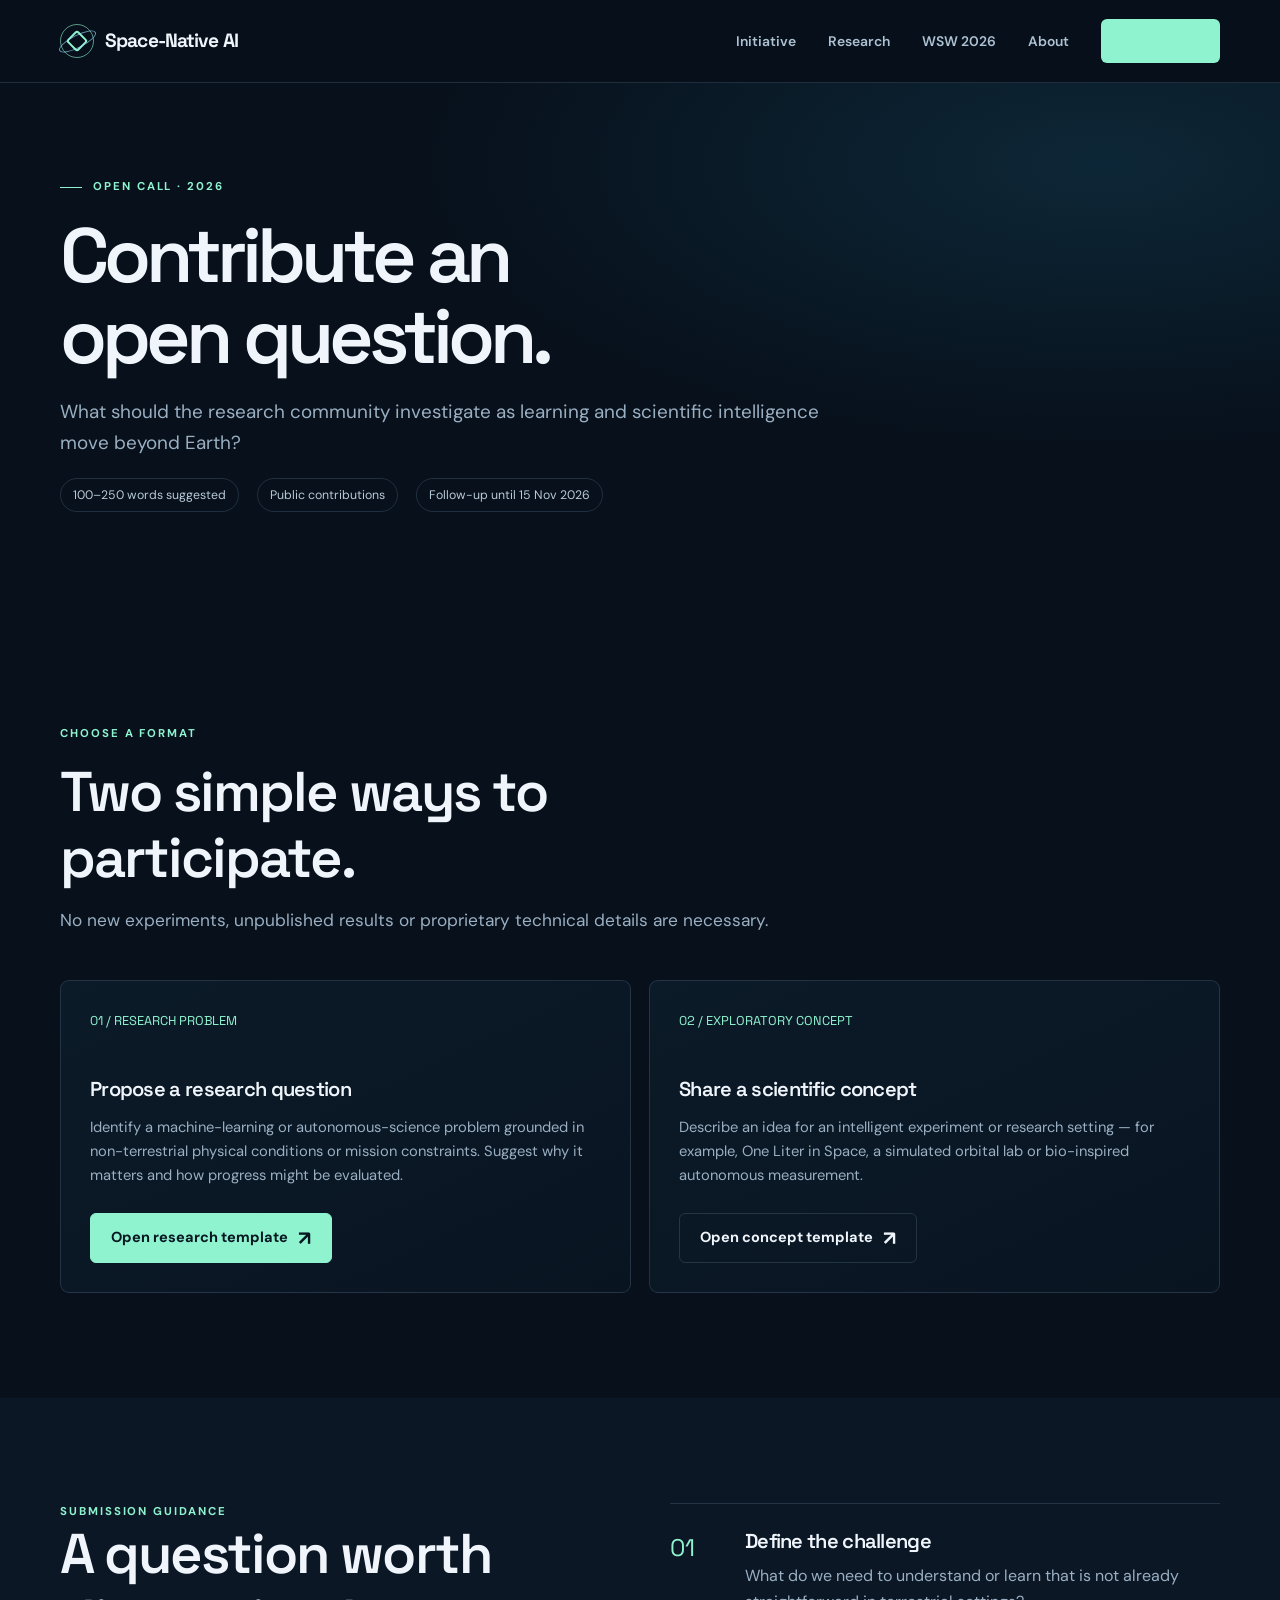
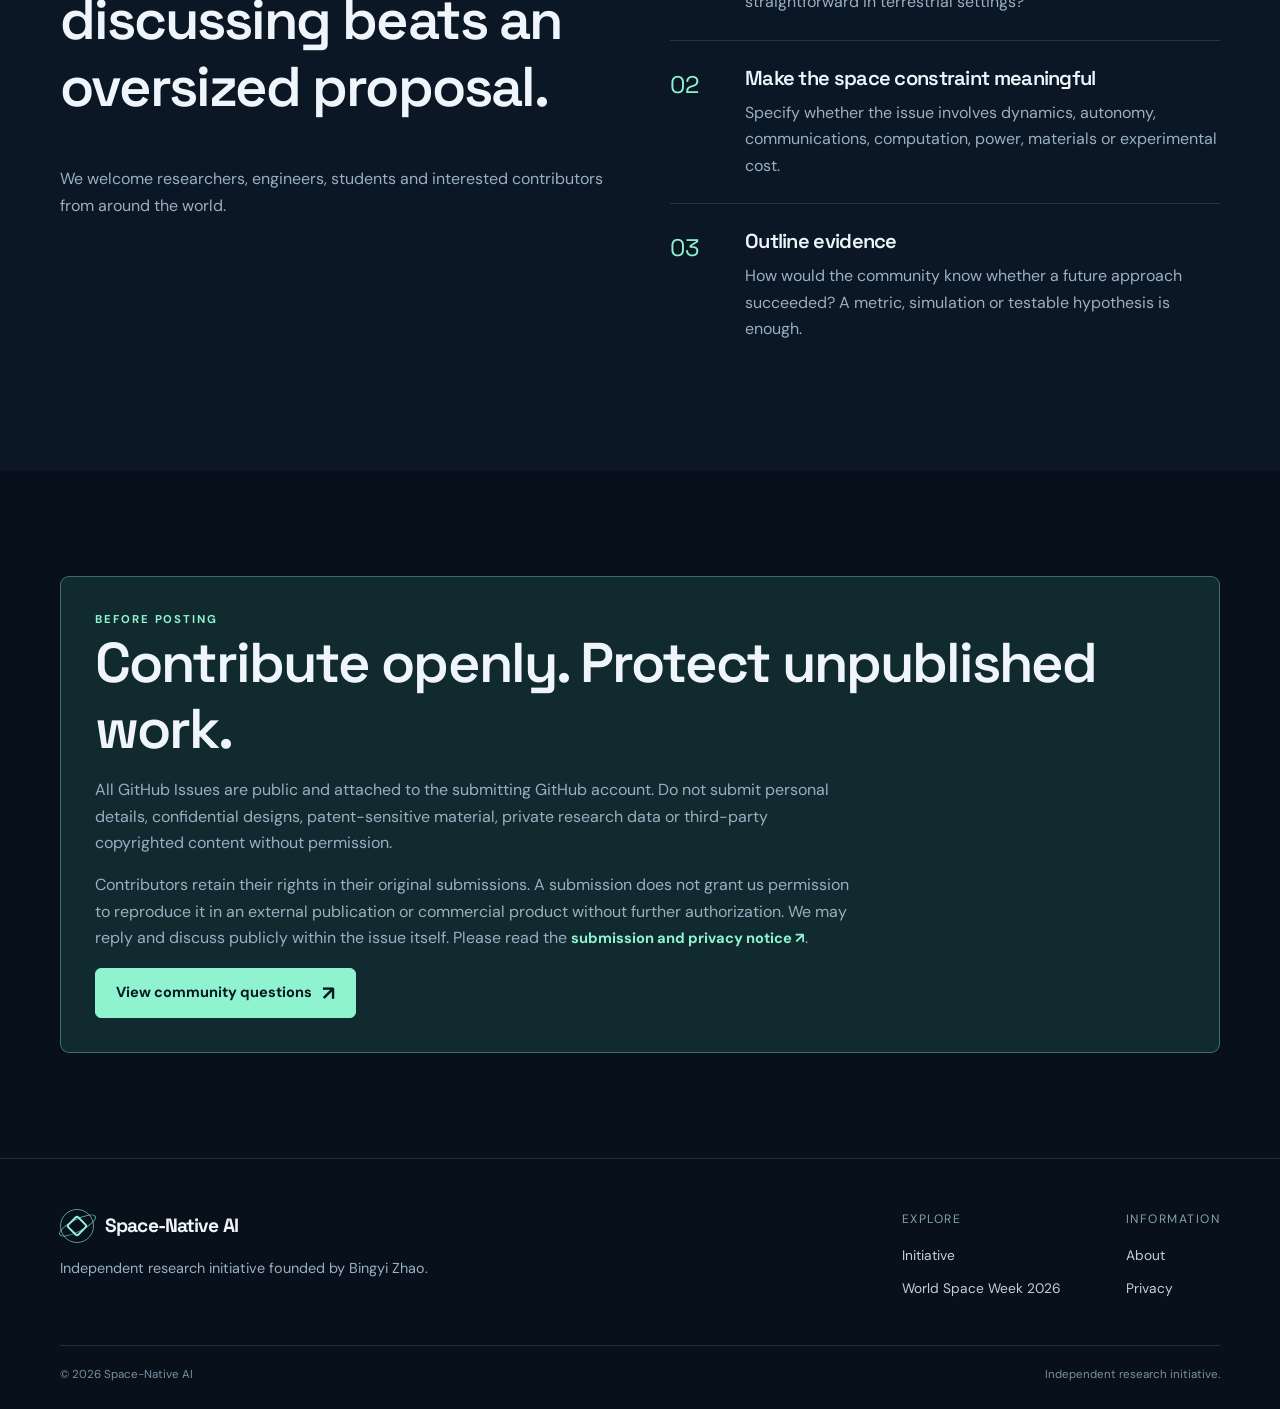
==== contribute.html @ cac22984 "Add files via upload" ====
<!doctype html>
<html lang="en"><head><meta charset="utf-8"><meta name="viewport" content="width=device-width,initial-scale=1"><meta name="theme-color" content="#07101b"><meta name="description" content="Contribute open research questions to Space-Native AI on learning, autonomy and scientific discovery in space."><title>Contribute — Space-Native AI</title><link rel="canonical" href="https://space-native-ai.github.io/contribute.html"><link rel="icon" href="favicon.svg" type="image/svg+xml"><link rel="stylesheet" href="styles.css"></head><body><a class="skip" href="#main">Skip to content</a><header class="site-header"><div class="container nav-wrap"><a class="brand" href="index.html"><span class="brand-symbol" aria-hidden="true"></span><span class="wordmark">Space-Native AI</span></a><button class="menu-toggle" aria-expanded="false" aria-controls="site-nav">Menu</button><nav id="site-nav" class="nav-links" aria-label="Primary"><a href="index.html">Initiative</a><a href="index.html#research">Research</a><a href="event-2026.html">WSW 2026</a><a href="about.html">About</a><a class="nav-cta" href="contribute.html" aria-current="page">Contribute ↗</a></nav></div></header>
<main id="main"><section class="page-hero"><div class="container"><div class="eyebrow"><span class="dash"></span>Open call · 2026</div><h1>Contribute an<br>open question.</h1><p class="lead">What should the research community investigate as learning and scientific intelligence move beyond Earth?</p><div class="meta"><span>100–250 words suggested</span><span>Public contributions</span><span>Follow-up until 15 Nov 2026</span></div></div></section>
<section class="section"><div class="container"><div class="section-intro"><div class="eyebrow">Choose a format</div><h2>Two simple ways to participate.</h2><p>No new experiments, unpublished results or proprietary technical details are necessary.</p></div><div class="grid-2"><div class="panel"><div class="number">01 / RESEARCH PROBLEM</div><h3>Propose a research question</h3><p>Identify a machine-learning or autonomous-science problem grounded in non-terrestrial physical conditions or mission constraints. Suggest why it matters and how progress might be evaluated.</p><div style="margin-top:25px"><a class="btn primary" href="https://github.com/space-native-ai/space-native-ai.github.io/issues/new?template=research-question.yml" target="_blank" rel="noopener noreferrer">Open research template <span class="arrow">↗</span></a></div></div><div class="panel"><div class="number">02 / EXPLORATORY CONCEPT</div><h3>Share a scientific concept</h3><p>Describe an idea for an intelligent experiment or research setting — for example, One Liter in Space, a simulated orbital lab or bio-inspired autonomous measurement.</p><div style="margin-top:25px"><a class="btn" href="https://github.com/space-native-ai/space-native-ai.github.io/issues/new?template=exploratory-concept.yml" target="_blank" rel="noopener noreferrer">Open concept template <span class="arrow">↗</span></a></div></div></div></div></section>
<section class="section alt"><div class="container two-col"><div><div class="eyebrow">Submission guidance</div><h2>A question worth discussing beats an oversized proposal.</h2><p>We welcome researchers, engineers, students and interested contributors from around the world.</p></div><div class="steps"><div class="step"><div><h3>Define the challenge</h3><p>What do we need to understand or learn that is not already straightforward in terrestrial settings?</p></div></div><div class="step"><div><h3>Make the space constraint meaningful</h3><p>Specify whether the issue involves dynamics, autonomy, communications, computation, power, materials or experimental cost.</p></div></div><div class="step"><div><h3>Outline evidence</h3><p>How would the community know whether a future approach succeeded? A metric, simulation or testable hypothesis is enough.</p></div></div></div></div></section>
<section class="section"><div class="container"><div class="callout"><div class="eyebrow">Before posting</div><h2>Contribute openly. Protect unpublished work.</h2><p>All GitHub Issues are public and attached to the submitting GitHub account. Do not submit personal details, confidential designs, patent-sensitive material, private research data or third-party copyrighted content without permission.</p><p>Contributors retain their rights in their original submissions. A submission does not grant us permission to reproduce it in an external publication or commercial product without further authorization. We may reply and discuss publicly within the issue itself. Please read the <a class="link-text" href="privacy.html">submission and privacy notice ↗</a>.</p><a class="btn primary" href="https://github.com/space-native-ai/space-native-ai.github.io/issues" target="_blank" rel="noopener noreferrer">View community questions <span class="arrow">↗</span></a></div></div></section></main>
<footer class="footer"><div class="container"><div class="footer-main"><div><a class="brand" href="index.html"><span class="brand-symbol" aria-hidden="true"></span><span class="wordmark">Space-Native AI</span></a><p class="footer-description">Independent research initiative founded by Bingyi Zhao.</p></div><div class="footer-links"><div><span>Explore</span><a href="index.html">Initiative</a><a href="event-2026.html">World Space Week 2026</a></div><div><span>Information</span><a href="about.html">About</a><a href="privacy.html">Privacy</a></div></div></div><div class="footer-bottom"><span>© <span data-year>2026</span> Space-Native AI</span><span>Independent research initiative.</span></div></div></footer><script src="script.js"></script></body></html>
---- styles.css ----
@import url('https://fonts.googleapis.com/css2?family=DM+Sans:wght@400;500;600;700&family=Space+Grotesk:wght@400;500;600;700&display=swap');
:root{--bg:#07101b;--navy:#0b1828;--panel:#101f2f;--panel2:#142537;--ink:#eff5fb;--muted:#9aafc2;--subtle:#668196;--line:rgba(168,207,232,.16);--accent:#8ff3cf;--sky:#9bdfff;--gold:#e0c78a;--max:1160px}*{box-sizing:border-box}html{scroll-behavior:smooth}body{margin:0;background:var(--bg);color:var(--ink);font:16px/1.65 'DM Sans',system-ui,-apple-system,Segoe UI,sans-serif;-webkit-font-smoothing:antialiased}a{color:inherit;text-decoration:none}button{font:inherit}h1,h2,h3,h4,p{margin-top:0}h1,h2,h3,.wordmark,.mono-head{font-family:'Space Grotesk',system-ui,sans-serif;letter-spacing:-.035em}p{color:var(--muted)}h1{font-size:clamp(3.25rem,7.2vw,6.8rem);line-height:1.06;font-weight:600;letter-spacing:-.065em}h2{font-size:clamp(2rem,4.4vw,3.5rem);line-height:1.18;font-weight:600}h3{font-size:1.26rem;line-height:1.35;font-weight:600}.container{width:min(calc(100% - 52px),var(--max));margin-inline:auto}.skip{position:absolute;top:-100px;left:12px;padding:10px 16px;background:var(--accent);color:#0b1721;z-index:100}.skip:focus{top:12px}.site-header{height:83px;position:relative;z-index:20;border-bottom:1px solid var(--line);background:#07101be8;backdrop-filter:blur(16px)}.nav-wrap{height:100%;display:flex;align-items:center;justify-content:space-between;gap:22px}.brand{display:flex;align-items:center;gap:11px}.brand-symbol{width:34px;height:34px;border:1px solid #8ff3cf99;border-radius:50%;position:relative;display:grid;place-items:center}.brand-symbol::before{content:'';width:12px;height:12px;border:2px solid var(--accent);transform:rotate(45deg);border-radius:3px}.brand-symbol::after{content:'';position:absolute;width:39px;height:11px;border:1px solid var(--sky);transform:rotate(-27deg);border-radius:50%;opacity:.65}.wordmark{font-size:1.2rem;letter-spacing:-.045em;font-weight:700}.nav-links{display:flex;gap:32px;align-items:center}.nav-links a{font-size:.87rem;color:#adc2d3;font-weight:600;transition:color .2s}.nav-links a:hover,.nav-links a[aria-current=page]{color:var(--accent)}.nav-links .nav-cta{color:#071722;background:var(--accent);padding:11px 17px;border-radius:6px}.nav-links .nav-cta:hover{color:#071722;background:#b1ffe2}.menu-toggle{display:none;border:1px solid var(--line);background:transparent;color:var(--ink);padding:8px 11px;border-radius:5px}.eyebrow{text-transform:uppercase;letter-spacing:.17em;color:var(--accent);font-size:.71rem;font-weight:700}.eyebrow .dash{display:inline-block;width:22px;height:1px;background:currentColor;vertical-align:middle;margin-right:11px}.hero{position:relative;min-height:720px;overflow:hidden;background:radial-gradient(ellipse at 81% 35%,#23475e75 0%,transparent 33%),radial-gradient(ellipse at 65% 100%,#10372a45,transparent 43%)}.hero:before,.starfield:before{content:'';position:absolute;inset:0;pointer-events:none;opacity:.5;background-image:radial-gradient(1px 1px at 10% 22%,#ffffff 90%,transparent),radial-gradient(1px 1px at 20% 60%,#ffffff 90%,transparent),radial-gradient(1px 1px at 37% 18%,#ffffff 90%,transparent),radial-gradient(1px 1px at 55% 38%,#fff 90%,transparent),radial-gradient(2px 2px at 76% 16%,#fff 90%,transparent),radial-gradient(1px 1px at 81% 60%,#fff 90%,transparent),radial-gradient(1px 1px at 94% 42%,#fff 90%,transparent),radial-gradient(1px 1px at 88% 85%,#fff 90%,transparent);background-size:640px 520px}.hero-content{position:relative;z-index:2;padding-top:133px;padding-bottom:142px}.hero h1{max-width:830px;margin:21px 0 25px}.hero h1 em{font-style:normal;color:var(--accent)}.hero-lead{font-size:clamp(1.13rem,2vw,1.4rem);max-width:660px;line-height:1.65;color:#c0d3df}.hero-actions{display:flex;gap:12px;flex-wrap:wrap;margin-top:39px}.btn{min-height:49px;display:inline-flex;gap:10px;align-items:center;justify-content:center;border:1px solid var(--line);padding:12px 20px;border-radius:6px;color:var(--ink);font-size:.91rem;font-weight:700;transition:transform .2s,background .2s,border-color .2s}.btn:hover{transform:translateY(-2px);border-color:var(--accent)}.btn.primary{background:var(--accent);color:#071722;border-color:var(--accent)}.btn.primary:hover{background:#b1ffe2}.btn .arrow{font-size:1.25rem;line-height:1}.hero-orbit{pointer-events:none;position:absolute;width:620px;height:620px;right:-140px;top:110px;opacity:.56}.planet{position:absolute;width:315px;height:315px;border-radius:50%;left:150px;top:149px;background:radial-gradient(circle at 28% 23%,#87c7d1 0%,#34637e 20%,#1b344d 55%,#081422 77%);box-shadow:inset -25px -22px 48px #020c1a,0 0 70px #568ba330}.planet:before{content:'';position:absolute;inset:0;border-radius:50%;background:repeating-linear-gradient(156deg,transparent 0 17px,#9bdfff09 18px 19px,transparent 20px 38px);mask-image:radial-gradient(circle,#000 60%,transparent 74%)}.orbit-ring{position:absolute;width:590px;height:240px;border:1px solid #a8ecf987;border-radius:50%;transform:rotate(-35deg);left:16px;top:182px}.orbit-ring.secondary{width:570px;height:560px;top:24px;left:27px;opacity:.32;transform:rotate(30deg)}.orbital-dot{position:absolute;width:10px;height:10px;background:var(--accent);box-shadow:0 0 22px var(--accent);border-radius:50%;left:118px;top:418px}.hero-foot{position:absolute;bottom:37px;left:0;right:0;z-index:3}.foot-strip{display:flex;justify-content:space-between;gap:20px;border-top:1px solid var(--line);padding-top:16px;color:#89a6b8;text-transform:uppercase;font-size:.69rem;letter-spacing:.14em}.section{padding:105px 0}.section-tight{padding:80px 0}.section.alt{background:#0b1725}.section-intro{max-width:735px;margin-bottom:45px}.section-intro h2{margin:15px 0 15px}.section-intro p{font-size:1.08rem}.grid-3{display:grid;grid-template-columns:repeat(3,minmax(0,1fr));gap:18px}.grid-2{display:grid;grid-template-columns:repeat(2,minmax(0,1fr));gap:18px}.panel{padding:29px;border:1px solid var(--line);background:linear-gradient(155deg,#14283a70,#0d192870);border-radius:9px;position:relative}.panel .number{font-family:'Space Grotesk';font-size:.8rem;color:var(--accent);margin-bottom:45px}.panel h3{margin-bottom:12px}.panel p{font-size:.92rem;margin-bottom:0}.panel .tags{margin-top:25px}.tags{display:flex;flex-wrap:wrap;gap:8px}.tag{font-size:.66rem;text-transform:uppercase;letter-spacing:.09em;border:1px solid #a3c2d133;padding:5px 9px;border-radius:3px;color:#9cb7c7}.statement{padding:42px 0 45px;border-top:1px solid var(--line);border-bottom:1px solid var(--line);display:grid;grid-template-columns:1fr 2fr;gap:40px;align-items:start}.statement blockquote{font-family:'Space Grotesk';font-size:clamp(1.7rem,3vw,2.7rem);line-height:1.35;margin:0;letter-spacing:-.035em}.statement blockquote strong{color:var(--accent)}.event-panel{border:1px solid #8ff3cf59;border-radius:9px;display:grid;grid-template-columns:1.1fr .9fr;overflow:hidden;background:linear-gradient(110deg,#143039a0,#0d1728)}.event-panel-content{padding:44px}.event-panel h3{font-size:2rem;margin:14px 0}.event-panel-visual{position:relative;min-height:340px;background:radial-gradient(circle at 50% 42%,#204d5988,transparent 50%)}.cube{position:absolute;left:calc(50% - 70px);top:100px;width:135px;height:135px;border:2px solid #a6ebff;transform:rotate(-12deg) skew(-3deg,3deg);box-shadow:inset 0 0 65px #9ffff122,0 0 45px #9ee9f122}.cube:before{content:'';width:135px;height:135px;position:absolute;border:1px solid #e1fff2;transform:translate(23px,-23px);opacity:.55}.cube:after{content:'';position:absolute;width:23px;height:23px;top:42px;left:47px;background:var(--accent);border-radius:50%;box-shadow:0 0 30px var(--accent)}.cube-caption{position:absolute;bottom:40px;left:0;width:100%;font-family:'Space Grotesk';text-align:center;letter-spacing:.12em;color:#b2cad5;font-size:.78rem}.tracks{display:grid;grid-template-columns:repeat(4,1fr);gap:15px}.track{border-top:1px solid #89eccc60;padding-top:17px}.track h3{font-size:1.04rem}.track p{font-size:.85rem}.track .track-no{color:var(--accent);font-size:.75rem}.quote-band{padding:88px 0;background:radial-gradient(ellipse at 75% 30%,#183c44,#0c1b2b 57%,#0b1828);border-top:1px solid var(--line);border-bottom:1px solid var(--line)}.quote-band h2{max-width:900px}.meta{display:flex;gap:18px;flex-wrap:wrap;margin:20px 0 30px}.meta span{padding:6px 12px;border:1px solid var(--line);border-radius:30px;font-size:.77rem;color:#b8cbd8}.page-hero{padding:95px 0 78px;position:relative;overflow:hidden;background:radial-gradient(ellipse at 86% 15%,#16445b70,transparent 44%)}.page-hero h1{font-size:clamp(3rem,6vw,5.3rem);max-width:900px;margin:18px 0}.page-hero .lead{font-size:1.18rem;max-width:760px}.rich-copy{max-width:800px}.rich-copy h2{font-size:1.8rem;margin-top:40px}.rich-copy p{font-size:1.04rem}.steps{counter-reset:step}.step{border-top:1px solid var(--line);padding:24px 0;display:grid;grid-template-columns:65px 1fr;gap:10px}.step::before{counter-increment:step;content:'0'counter(step);font-family:'Space Grotesk';color:var(--accent);font-size:1.5rem}.step h3{margin-bottom:8px}.step p{margin:0}.notice{border-left:3px solid var(--accent);padding:17px 22px;background:#12322d59;color:#c1dad2;font-size:.92rem}.notice p{margin:0;color:inherit}.footer{padding:50px 0 25px;border-top:1px solid var(--line)}.footer-main{display:flex;justify-content:space-between;gap:40px;padding-bottom:45px}.footer-main .footer-description{max-width:390px;margin-top:14px;font-size:.9rem}.footer-links{display:flex;gap:65px}.footer-links>div{display:flex;flex-direction:column;gap:11px}.footer-links span{font-size:.76rem;color:#85a0b0;text-transform:uppercase;letter-spacing:.12em;margin-bottom:4px}.footer-links a{font-size:.86rem;color:#c0d1db}.footer-links a:hover{color:var(--accent)}.footer-bottom{border-top:1px solid var(--line);display:flex;justify-content:space-between;gap:25px;padding-top:19px;font-size:.72rem;color:#7891a3}.footer-bottom a{text-decoration:underline}.fineprint{font-size:.83rem;color:#88a2b3}.list-clean{padding-left:20px;color:var(--muted)}.list-clean li{margin:9px 0}.two-col{display:grid;grid-template-columns:1fr 1fr;gap:60px}.link-text{color:var(--accent);font-size:.92rem;font-weight:700}.link-text:hover{text-decoration:underline}.small-label{font-size:.75rem;text-transform:uppercase;letter-spacing:.12em;color:#8ea9b7}.research-agenda{padding:30px;border:1px solid var(--line);border-radius:9px;margin:18px 0}.research-agenda h3{margin-bottom:12px}.research-agenda .q{font-family:'Space Grotesk';color:var(--ink);font-size:1.07rem}.research-agenda p{margin-bottom:0}.callout{background:#102a30;border:1px solid #8ff3cf59;border-radius:9px;padding:34px}.callout p{max-width:760px}.callout h2{margin-bottom:15px}.tiny{font-size:.74rem}.kicker{color:var(--gold);text-transform:uppercase;font-size:.71rem;letter-spacing:.16em;font-weight:700}.full{width:100%}@media(max-width:900px){.hero-orbit{right:-350px;opacity:.38}.hero-content{padding-top:110px}.grid-3,.tracks{grid-template-columns:repeat(2,1fr)}.statement{grid-template-columns:1fr}.event-panel{grid-template-columns:1fr}.event-panel-visual{min-height:250px}.cube{top:45px}.footer-links{gap:30px}}@media(max-width:680px){.container{width:min(calc(100% - 34px),var(--max))}.site-header{height:72px}.menu-toggle{display:block}.nav-links{display:none;position:absolute;left:0;right:0;top:72px;background:#0a1929;padding:20px 18px 25px;border-bottom:1px solid var(--line);flex-direction:column;gap:19px;align-items:stretch}.nav-links.open{display:flex}.nav-links .nav-cta{text-align:center}.hero{min-height:650px}.hero-content{padding-top:90px;padding-bottom:130px}.hero-orbit{right:-440px;top:160px;opacity:.26}.foot-strip{font-size:.59rem;flex-direction:column;gap:6px}.section{padding:68px 0}.section-tight{padding:60px 0}.grid-2,.grid-3,.tracks,.two-col{grid-template-columns:1fr}.page-hero{padding:68px 0}.event-panel-content{padding:27px}.footer-main{flex-direction:column}.footer-links{justify-content:space-between}.footer-bottom{flex-direction:column;gap:6px}.panel{padding:24px}.panel .number{margin-bottom:26px}}@media(prefers-reduced-motion:reduce){html{scroll-behavior:auto}*,*:before,*:after{transition:none!important;animation:none!important}}
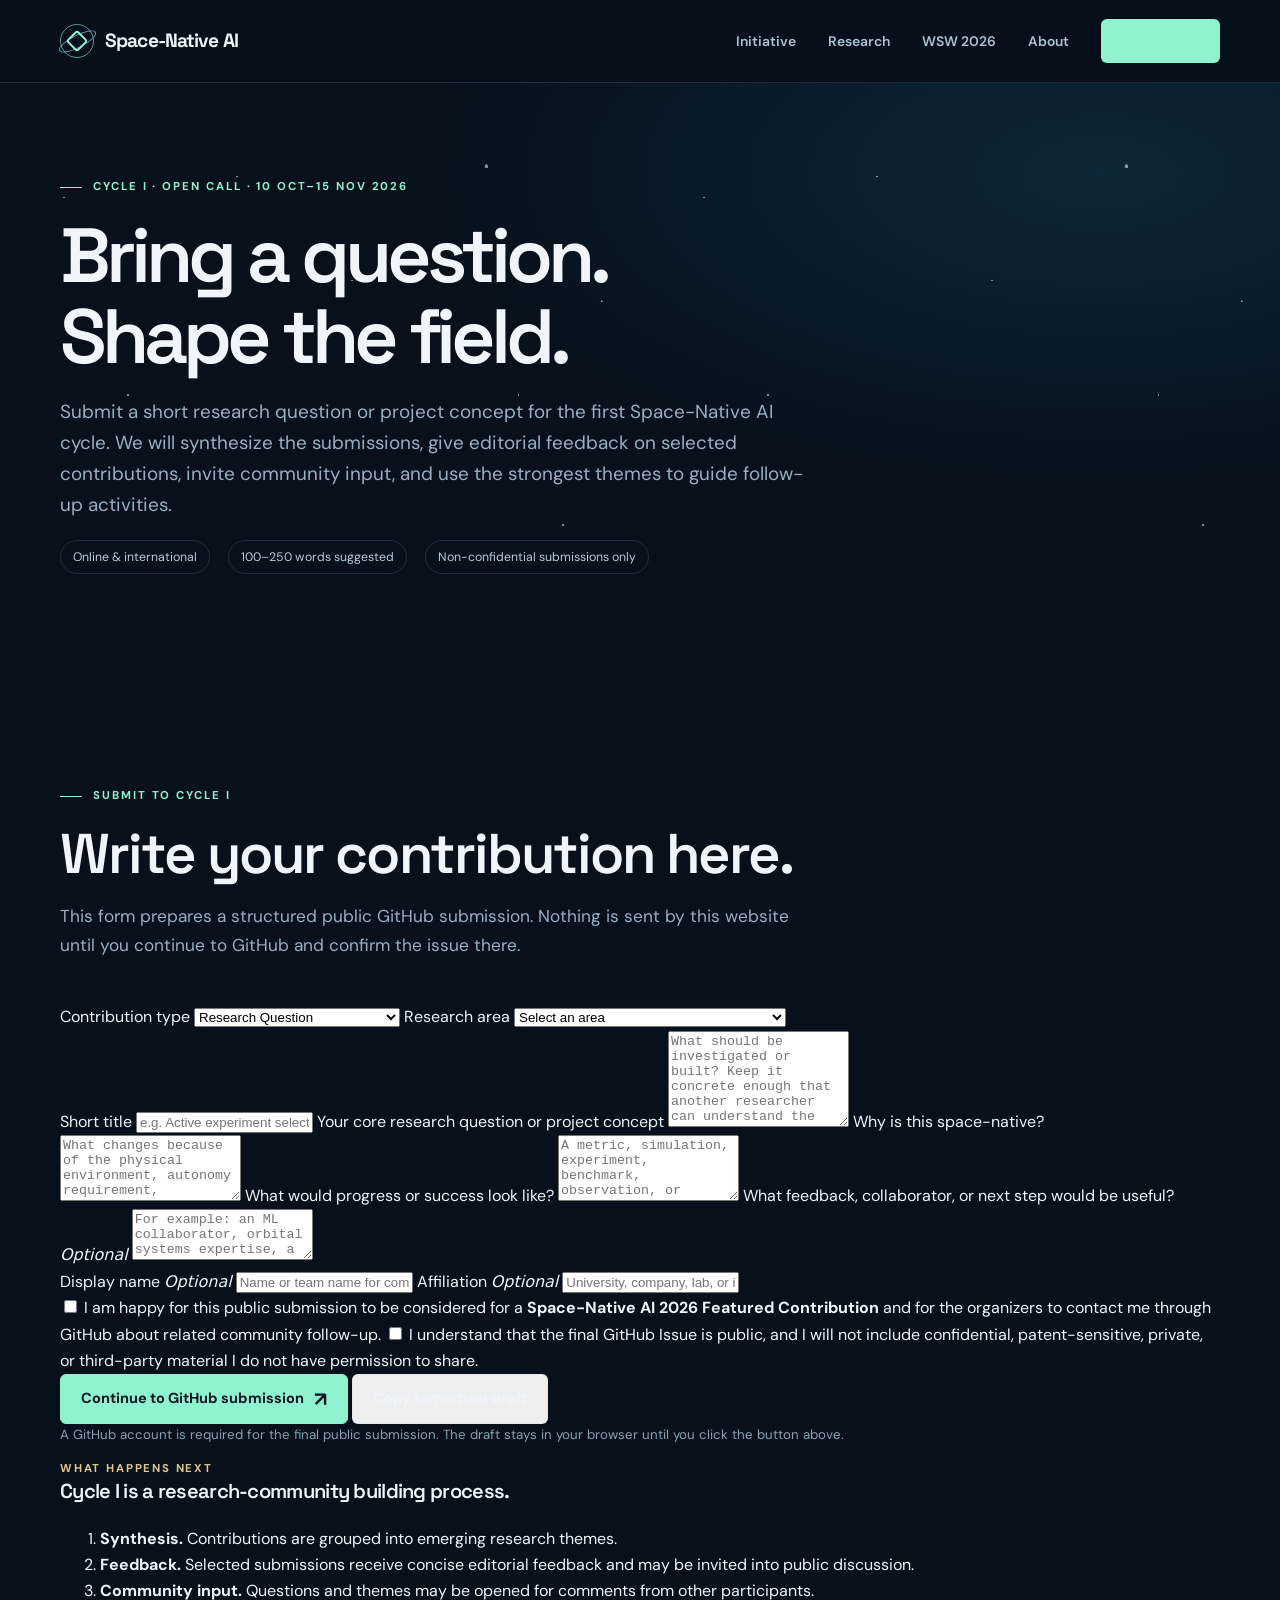
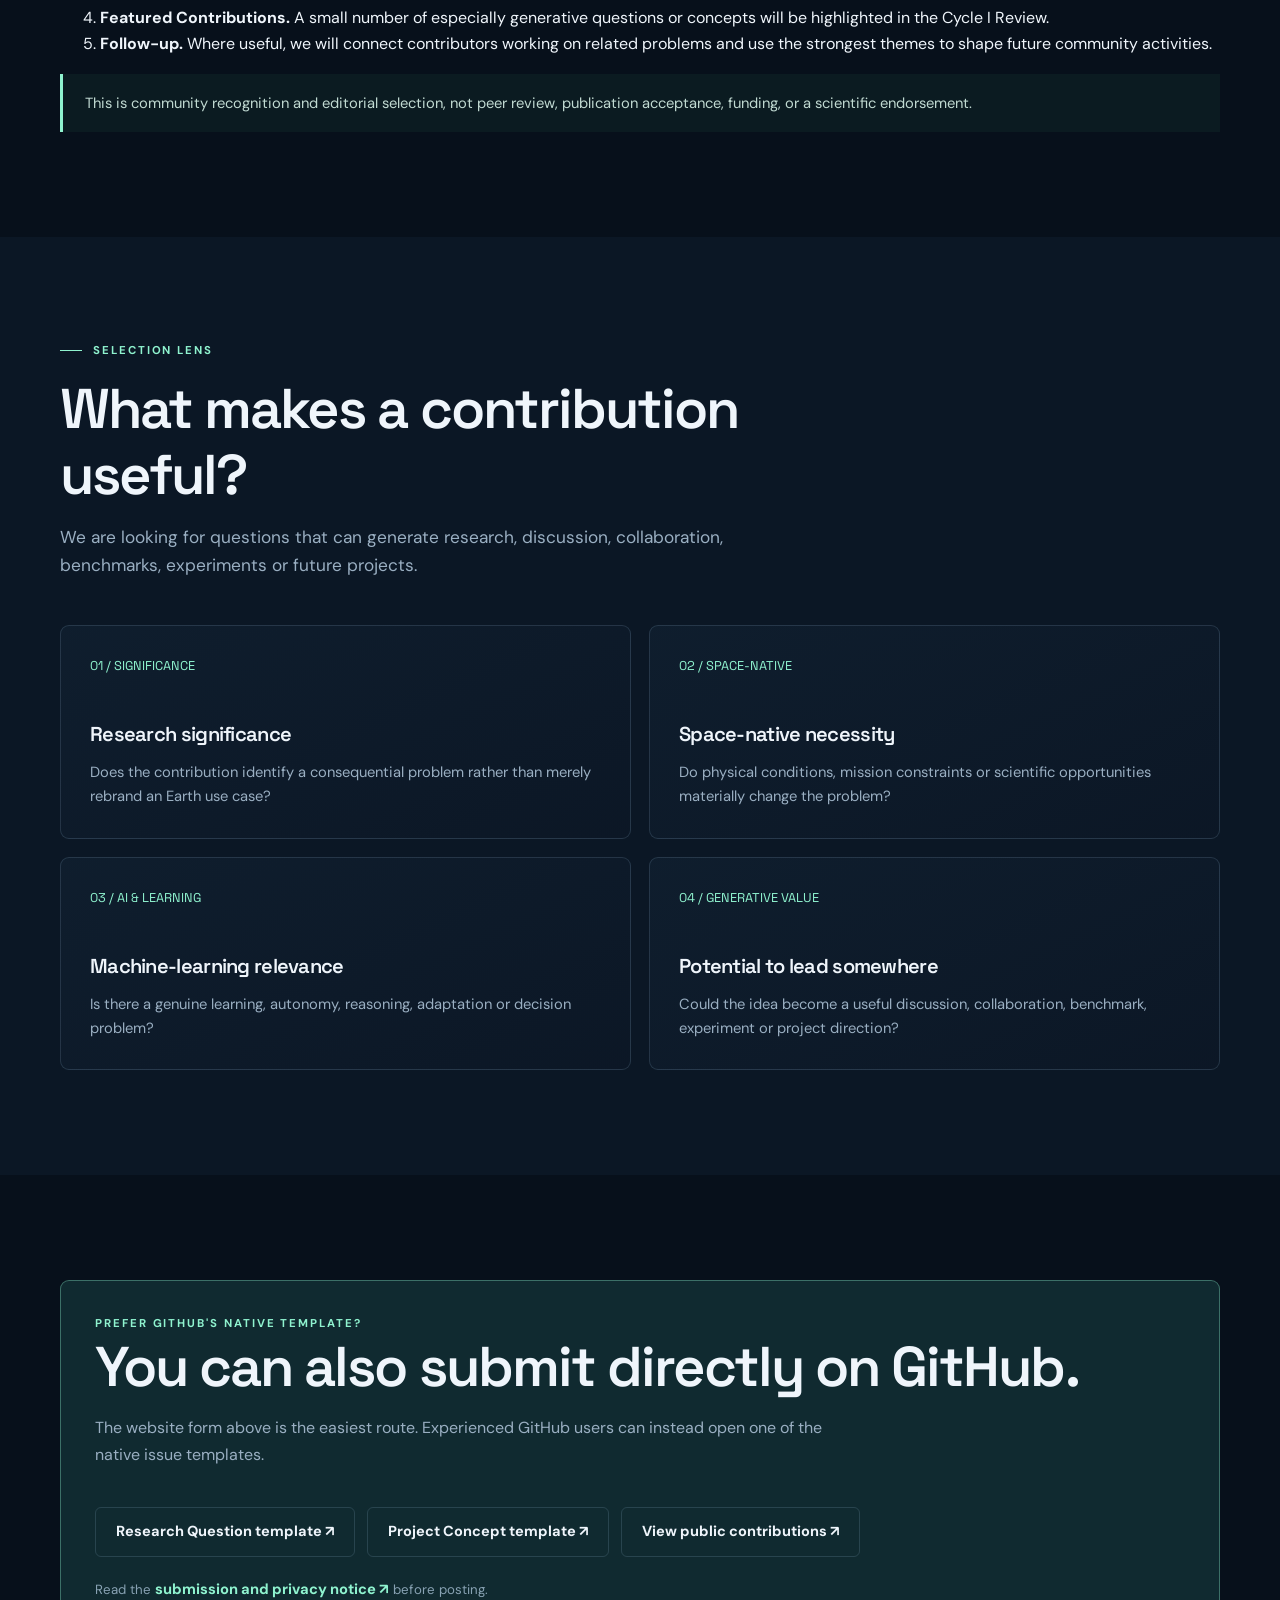
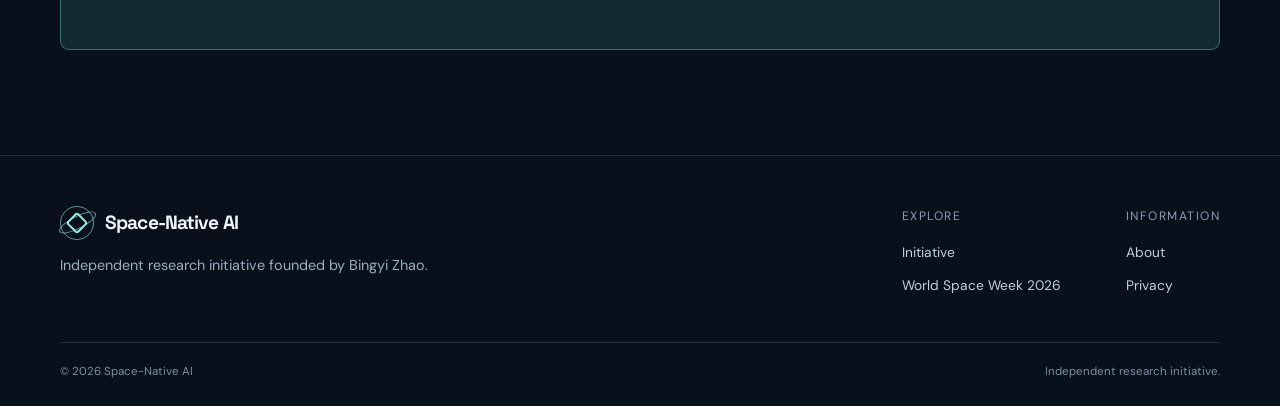
==== commit 63221f6b: "Add interactive Cycle I contribution form" ====
--- a/contribute.html
+++ b/contribute.html
@@ -1,7 +1,137 @@
 <!doctype html>
 <html lang="en"><head><meta charset="utf-8"><meta name="viewport" content="width=device-width,initial-scale=1"><meta name="theme-color" content="#07101b"><meta name="description" content="Contribute open research questions to Space-Native AI on learning, autonomy and scientific discovery in space."><title>Contribute — Space-Native AI</title><link rel="canonical" href="https://space-native-ai.github.io/contribute.html"><link rel="icon" href="favicon.svg" type="image/svg+xml"><link rel="stylesheet" href="styles.css"></head><body><a class="skip" href="#main">Skip to content</a><header class="site-header"><div class="container nav-wrap"><a class="brand" href="index.html"><span class="brand-symbol" aria-hidden="true"></span><span class="wordmark">Space-Native AI</span></a><button class="menu-toggle" aria-expanded="false" aria-controls="site-nav">Menu</button><nav id="site-nav" class="nav-links" aria-label="Primary"><a href="index.html">Initiative</a><a href="index.html#research">Research</a><a href="event-2026.html">WSW 2026</a><a href="about.html">About</a><a class="nav-cta" href="contribute.html" aria-current="page">Contribute ↗</a></nav></div></header>
-<main id="main"><section class="page-hero"><div class="container"><div class="eyebrow"><span class="dash"></span>Open call · 2026</div><h1>Contribute an<br>open question.</h1><p class="lead">What should the research community investigate as learning and scientific intelligence move beyond Earth?</p><div class="meta"><span>100–250 words suggested</span><span>Public contributions</span><span>Follow-up until 15 Nov 2026</span></div></div></section>
-<section class="section"><div class="container"><div class="section-intro"><div class="eyebrow">Choose a format</div><h2>Two simple ways to participate.</h2><p>No new experiments, unpublished results or proprietary technical details are necessary.</p></div><div class="grid-2"><div class="panel"><div class="number">01 / RESEARCH PROBLEM</div><h3>Propose a research question</h3><p>Identify a machine-learning or autonomous-science problem grounded in non-terrestrial physical conditions or mission constraints. Suggest why it matters and how progress might be evaluated.</p><div style="margin-top:25px"><a class="btn primary" href="https://github.com/space-native-ai/space-native-ai.github.io/issues/new?template=research-question.yml" target="_blank" rel="noopener noreferrer">Open research template <span class="arrow">↗</span></a></div></div><div class="panel"><div class="number">02 / EXPLORATORY CONCEPT</div><h3>Share a scientific concept</h3><p>Describe an idea for an intelligent experiment or research setting — for example, One Liter in Space, a simulated orbital lab or bio-inspired autonomous measurement.</p><div style="margin-top:25px"><a class="btn" href="https://github.com/space-native-ai/space-native-ai.github.io/issues/new?template=exploratory-concept.yml" target="_blank" rel="noopener noreferrer">Open concept template <span class="arrow">↗</span></a></div></div></div></div></section>
-<section class="section alt"><div class="container two-col"><div><div class="eyebrow">Submission guidance</div><h2>A question worth discussing beats an oversized proposal.</h2><p>We welcome researchers, engineers, students and interested contributors from around the world.</p></div><div class="steps"><div class="step"><div><h3>Define the challenge</h3><p>What do we need to understand or learn that is not already straightforward in terrestrial settings?</p></div></div><div class="step"><div><h3>Make the space constraint meaningful</h3><p>Specify whether the issue involves dynamics, autonomy, communications, computation, power, materials or experimental cost.</p></div></div><div class="step"><div><h3>Outline evidence</h3><p>How would the community know whether a future approach succeeded? A metric, simulation or testable hypothesis is enough.</p></div></div></div></div></section>
-<section class="section"><div class="container"><div class="callout"><div class="eyebrow">Before posting</div><h2>Contribute openly. Protect unpublished work.</h2><p>All GitHub Issues are public and attached to the submitting GitHub account. Do not submit personal details, confidential designs, patent-sensitive material, private research data or third-party copyrighted content without permission.</p><p>Contributors retain their rights in their original submissions. A submission does not grant us permission to reproduce it in an external publication or commercial product without further authorization. We may reply and discuss publicly within the issue itself. Please read the <a class="link-text" href="privacy.html">submission and privacy notice ↗</a>.</p><a class="btn primary" href="https://github.com/space-native-ai/space-native-ai.github.io/issues" target="_blank" rel="noopener noreferrer">View community questions <span class="arrow">↗</span></a></div></div></section></main>
+<main id="main">
+<section class="page-hero starfield"><div class="container">
+  <div class="eyebrow"><span class="dash"></span>Cycle I · Open call · 10 Oct–15 Nov 2026</div>
+  <h1>Bring a question.<br>Shape the field.</h1>
+  <p class="lead">Submit a short research question or project concept for the first Space-Native AI cycle. We will synthesize the submissions, give editorial feedback on selected contributions, invite community input, and use the strongest themes to guide follow-up activities.</p>
+  <div class="meta"><span>Online & international</span><span>100–250 words suggested</span><span>Non-confidential submissions only</span></div>
+</div></section>
+
+<section class="section" id="submit"><div class="container">
+  <div class="section-intro">
+    <div class="eyebrow"><span class="dash"></span>Submit to Cycle I</div>
+    <h2>Write your contribution here.</h2>
+    <p>This form prepares a structured public GitHub submission. Nothing is sent by this website until you continue to GitHub and confirm the issue there.</p>
+  </div>
+
+  <div class="submission-shell">
+    <form id="contribution-form" class="submission-form">
+      <div class="field-grid">
+        <label class="form-field">
+          <span>Contribution type</span>
+          <select id="contribution-type" name="type" required>
+            <option value="Research Question">Research Question</option>
+            <option value="Project Concept">Project / Experimental Concept</option>
+            <option value="One Liter in Space">One Liter in Space concept</option>
+          </select>
+        </label>
+
+        <label class="form-field">
+          <span>Research area</span>
+          <select id="research-area" name="area" required>
+            <option value="">Select an area</option>
+            <option>Learning under altered physical conditions</option>
+            <option>Autonomous scientific discovery</option>
+            <option>Intelligence under extreme constraints</option>
+            <option>Robotics / Physical AI</option>
+            <option>Bio in Space</option>
+            <option>Living / Farming in Space</option>
+            <option>One Liter in Space</option>
+            <option>Cross-disciplinary / Other</option>
+          </select>
+        </label>
+      </div>
+
+      <label class="form-field">
+        <span>Short title</span>
+        <input id="submission-title" name="title" type="text" maxlength="120" placeholder="e.g. Active experiment selection under intermittent communication" required>
+      </label>
+
+      <label class="form-field">
+        <span>Your core research question or project concept</span>
+        <textarea id="core-idea" name="core" rows="6" maxlength="2500" placeholder="What should be investigated or built? Keep it concrete enough that another researcher can understand the problem." required></textarea>
+      </label>
+
+      <label class="form-field">
+        <span>Why is this space-native?</span>
+        <textarea id="space-relevance" name="space" rows="4" maxlength="1800" placeholder="What changes because of the physical environment, autonomy requirement, communication limits, experimental scarcity, or other space-specific conditions?" required></textarea>
+      </label>
+
+      <label class="form-field">
+        <span>What would progress or success look like?</span>
+        <textarea id="evaluation" name="evaluation" rows="4" maxlength="1800" placeholder="A metric, simulation, experiment, benchmark, observation, or falsifiable outcome is enough." required></textarea>
+      </label>
+
+      <label class="form-field">
+        <span>What feedback, collaborator, or next step would be useful? <em>Optional</em></span>
+        <textarea id="followup" name="followup" rows="3" maxlength="1200" placeholder="For example: an ML collaborator, orbital systems expertise, a biology partner, simulation support, or simply critical feedback."></textarea>
+      </label>
+
+      <div class="field-grid">
+        <label class="form-field">
+          <span>Display name <em>Optional</em></span>
+          <input id="display-name" name="displayName" type="text" maxlength="100" placeholder="Name or team name for community credit">
+        </label>
+        <label class="form-field">
+          <span>Affiliation <em>Optional</em></span>
+          <input id="affiliation" name="affiliation" type="text" maxlength="120" placeholder="University, company, lab, or independent">
+        </label>
+      </div>
+
+      <label class="check-row">
+        <input id="featured-consent" type="checkbox">
+        <span>I am happy for this public submission to be considered for a <strong>Space-Native AI 2026 Featured Contribution</strong> and for the organizers to contact me through GitHub about related community follow-up.</span>
+      </label>
+
+      <label class="check-row">
+        <input id="public-confirm" type="checkbox" required>
+        <span>I understand that the final GitHub Issue is public, and I will not include confidential, patent-sensitive, private, or third-party material I do not have permission to share.</span>
+      </label>
+
+      <div class="form-actions">
+        <button class="btn primary" type="submit">Continue to GitHub submission <span class="arrow">↗</span></button>
+        <button class="btn" type="button" id="copy-submission">Copy formatted draft</button>
+      </div>
+      <div id="form-status" class="form-status" role="status" aria-live="polite"></div>
+      <p class="fineprint">A GitHub account is required for the final public submission. The draft stays in your browser until you click the button above.</p>
+    </form>
+
+    <aside class="submission-aside">
+      <div class="kicker">What happens next</div>
+      <h3>Cycle I is a research-community building process.</h3>
+      <ol class="cycle-list">
+        <li><strong>Synthesis.</strong> Contributions are grouped into emerging research themes.</li>
+        <li><strong>Feedback.</strong> Selected submissions receive concise editorial feedback and may be invited into public discussion.</li>
+        <li><strong>Community input.</strong> Questions and themes may be opened for comments from other participants.</li>
+        <li><strong>Featured Contributions.</strong> A small number of especially generative questions or concepts will be highlighted in the Cycle I Review.</li>
+        <li><strong>Follow-up.</strong> Where useful, we will connect contributors working on related problems and use the strongest themes to shape future community activities.</li>
+      </ol>
+      <div class="notice"><p>This is community recognition and editorial selection, not peer review, publication acceptance, funding, or a scientific endorsement.</p></div>
+    </aside>
+  </div>
+</div></section>
+
+<section class="section alt"><div class="container">
+  <div class="section-intro"><div class="eyebrow"><span class="dash"></span>Selection lens</div><h2>What makes a contribution useful?</h2><p>We are looking for questions that can generate research, discussion, collaboration, benchmarks, experiments or future projects.</p></div>
+  <div class="grid-2">
+    <div class="panel"><div class="number">01 / SIGNIFICANCE</div><h3>Research significance</h3><p>Does the contribution identify a consequential problem rather than merely rebrand an Earth use case?</p></div>
+    <div class="panel"><div class="number">02 / SPACE-NATIVE</div><h3>Space-native necessity</h3><p>Do physical conditions, mission constraints or scientific opportunities materially change the problem?</p></div>
+    <div class="panel"><div class="number">03 / AI & LEARNING</div><h3>Machine-learning relevance</h3><p>Is there a genuine learning, autonomy, reasoning, adaptation or decision problem?</p></div>
+    <div class="panel"><div class="number">04 / GENERATIVE VALUE</div><h3>Potential to lead somewhere</h3><p>Could the idea become a useful discussion, collaboration, benchmark, experiment or project direction?</p></div>
+  </div>
+</div></section>
+
+<section class="section"><div class="container"><div class="callout">
+  <div class="eyebrow">Prefer GitHub's native template?</div>
+  <h2>You can also submit directly on GitHub.</h2>
+  <p>The website form above is the easiest route. Experienced GitHub users can instead open one of the native issue templates.</p>
+  <div class="hero-actions">
+    <a class="btn" href="https://github.com/Space-Native-AI/space-native-ai.github.io/issues/new?template=research-question.yml" target="_blank" rel="noopener noreferrer">Research Question template ↗</a>
+    <a class="btn" href="https://github.com/Space-Native-AI/space-native-ai.github.io/issues/new?template=exploratory-concept.yml" target="_blank" rel="noopener noreferrer">Project Concept template ↗</a>
+    <a class="btn" href="https://github.com/Space-Native-AI/space-native-ai.github.io/issues" target="_blank" rel="noopener noreferrer">View public contributions ↗</a>
+  </div>
+  <p class="fineprint" style="margin-top:20px">Read the <a class="link-text" href="privacy.html">submission and privacy notice ↗</a> before posting.</p>
+</div></div></section>
+</main>
 <footer class="footer"><div class="container"><div class="footer-main"><div><a class="brand" href="index.html"><span class="brand-symbol" aria-hidden="true"></span><span class="wordmark">Space-Native AI</span></a><p class="footer-description">Independent research initiative founded by Bingyi Zhao.</p></div><div class="footer-links"><div><span>Explore</span><a href="index.html">Initiative</a><a href="event-2026.html">World Space Week 2026</a></div><div><span>Information</span><a href="about.html">About</a><a href="privacy.html">Privacy</a></div></div></div><div class="footer-bottom"><span>© <span data-year>2026</span> Space-Native AI</span><span>Independent research initiative.</span></div></div></footer><script src="script.js"></script></body></html>
